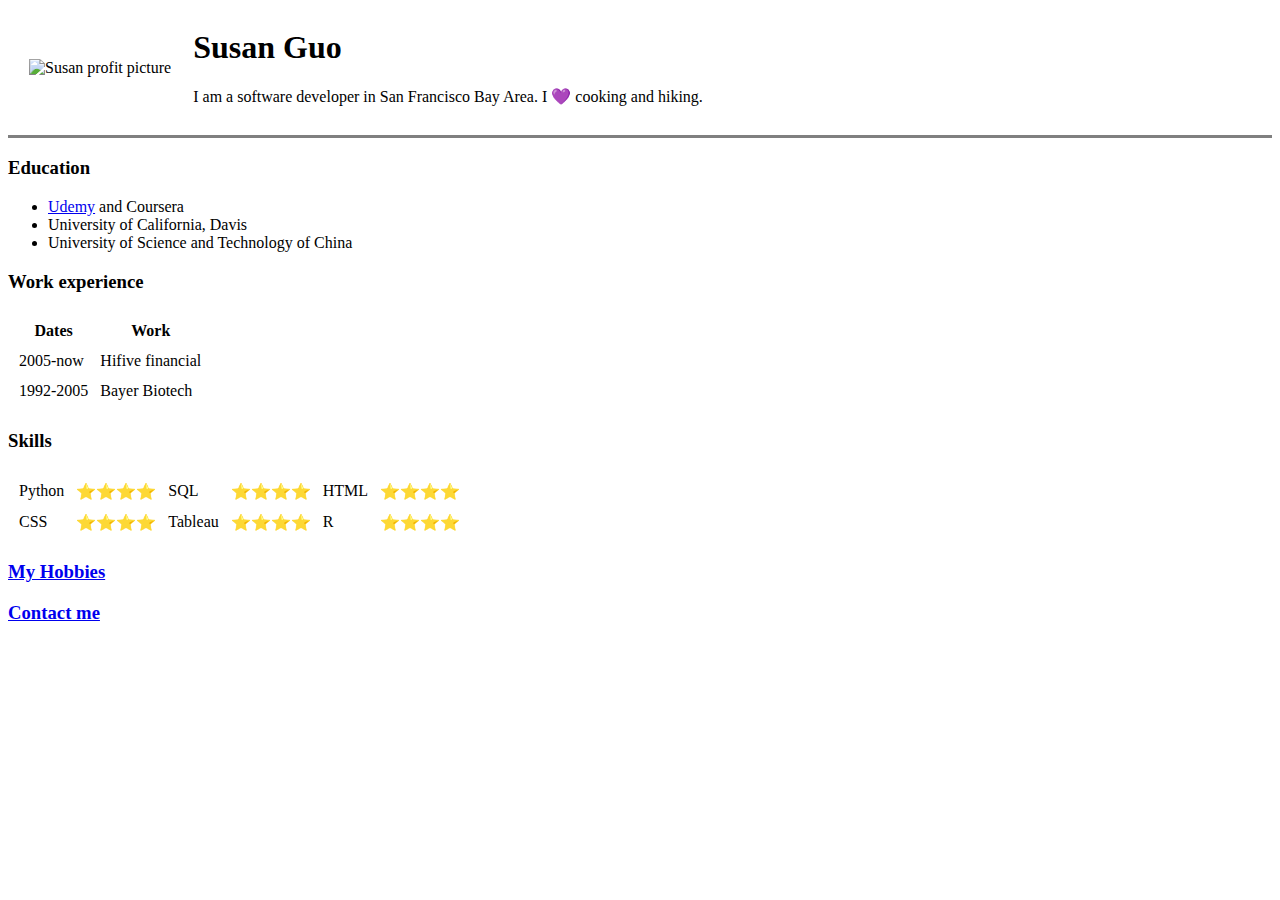
==== index.html @ b442070c "Update index.html" ====
<html lang="en">
    <head>
        <meta charset="UTF-8">
        <title>💜Susan's Personal Site💜</title>
    </head>
    <body>
        <table cellspacing="20">

            <tr>
                <td><img src="https://media-exp1.licdn.com/dms/image/C5603AQHAw01L2z3uUQ/profile-displayphoto-shrink_800_800/0/1632718080423?e=1646870400&v=beta&t=wMR--LzvgiwG2PkTF89EItzSm0F3ULlpqGMDQ4zC2iw" alt="Susan profit picture"></td>
                <td><h1> Susan Guo</h1>
                <p>I am a software developer in San Francisco Bay Area.  I 💜 cooking and hiking.</p></td>
            </tr>

        </table>



        <hr size="3" noshade>
        <h3>Education</h3>
        <ul>
            <li><a href="https://www.udemy.com/" >Udemy</a> and Coursera</li>
            <li>University of California, Davis</li>
            <li>University of Science and Technology of China</li>
        </ul>


        </table>
        <h3>Work experience</h3>


        <table cellspacing="10">
            <thead>
                <tr>
                    <th>Dates</th>
                    <th>Work</th>
                </tr>
            </thead>

            <tr>
                <td>2005-now</td>
                <td>Hifive financial</td>
            </tr>
            <tr>
                <td>1992-2005</td>
                <td>Bayer Biotech</td>
            </tr>
        </table>

        <h3>Skills</h3>
        <table cellspacing="10">
            <thead>
                <tr>
                    <td>Python</td><td>⭐⭐⭐⭐</td>
                    <td>SQL</td><td>⭐⭐⭐⭐</td>
                    <td>HTML</td><td>⭐⭐⭐⭐</td>

                </tr>
                <tr>
                    <td>CSS </td><td>⭐⭐⭐⭐</td>
                    <td>Tableau </td><td>⭐⭐⭐⭐</td>
                    <td>R</td><td>⭐⭐⭐⭐</td>
                </tr>

            </thead></table>
        <h3><a href="hobby.html">My Hobbies</a></h3>

        <h3><a href="My contact.html">Contact me</a></h3>


    </body>
</html>
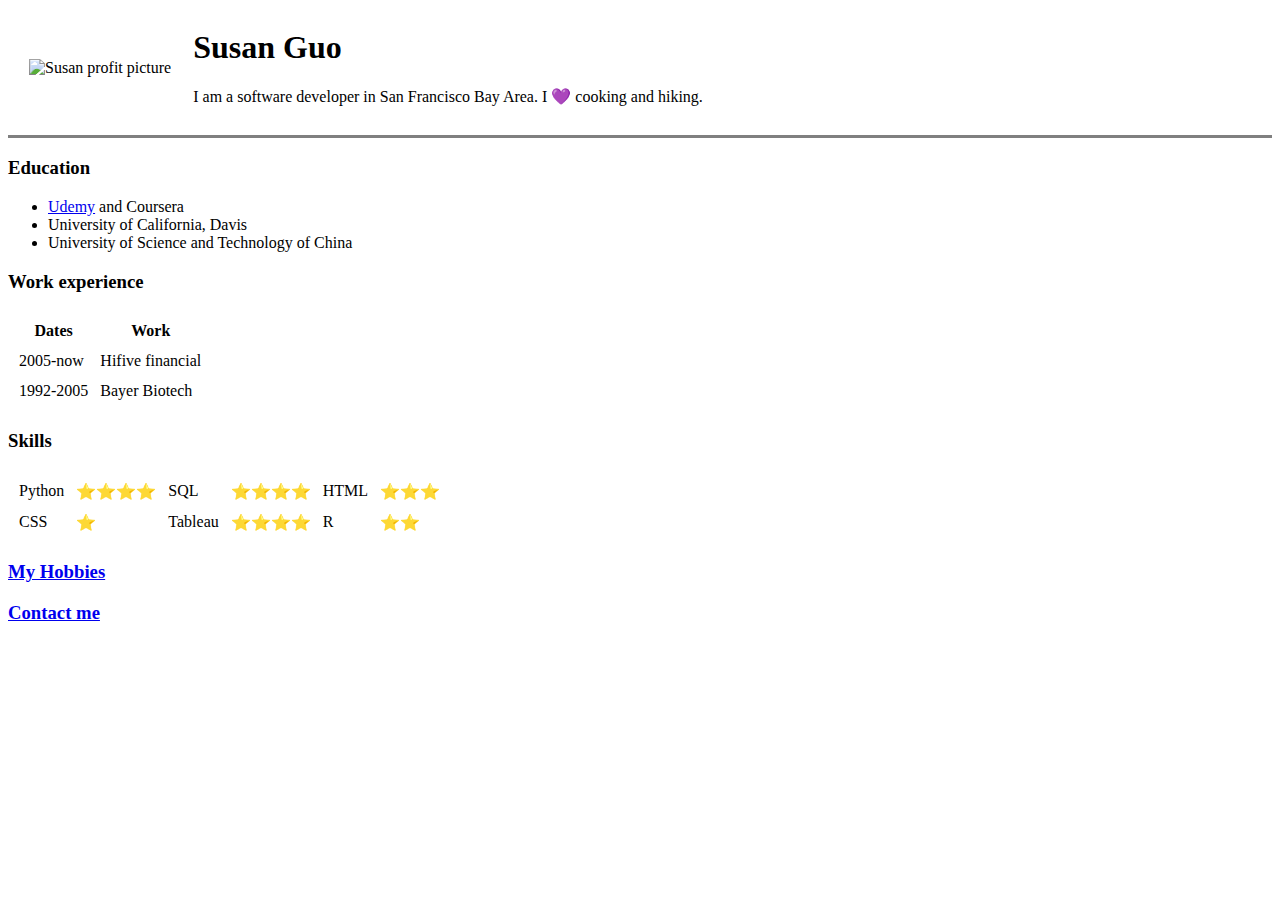
==== commit 2d12542a: "Update index.html" ====
--- a/index.html
+++ b/index.html
@@ -6,17 +6,12 @@
     </head>
     <body>
         <table cellspacing="20">
-
             <tr>
                 <td><img src="https://media-exp1.licdn.com/dms/image/C5603AQHAw01L2z3uUQ/profile-displayphoto-shrink_800_800/0/1632718080423?e=1646870400&v=beta&t=wMR--LzvgiwG2PkTF89EItzSm0F3ULlpqGMDQ4zC2iw" alt="Susan profit picture"></td>
                 <td><h1> Susan Guo</h1>
                 <p>I am a software developer in San Francisco Bay Area.  I 💜 cooking and hiking.</p></td>
             </tr>
-
         </table>
-
-
-
         <hr size="3" noshade>
         <h3>Education</h3>
         <ul>
@@ -24,12 +19,8 @@
             <li>University of California, Davis</li>
             <li>University of Science and Technology of China</li>
         </ul>
-
-
         </table>
         <h3>Work experience</h3>
-
-
         <table cellspacing="10">
             <thead>
                 <tr>
@@ -37,7 +28,6 @@
                     <th>Work</th>
                 </tr>
             </thead>
-
             <tr>
                 <td>2005-now</td>
                 <td>Hifive financial</td>
@@ -54,20 +44,15 @@
                 <tr>
                     <td>Python</td><td>⭐⭐⭐⭐</td>
                     <td>SQL</td><td>⭐⭐⭐⭐</td>
-                    <td>HTML</td><td>⭐⭐⭐⭐</td>
-
+                    <td>HTML</td><td>⭐⭐⭐</td>
                 </tr>
                 <tr>
-                    <td>CSS </td><td>⭐⭐⭐⭐</td>
+                    <td>CSS </td><td>⭐</td>
                     <td>Tableau </td><td>⭐⭐⭐⭐</td>
-                    <td>R</td><td>⭐⭐⭐⭐</td>
+                    <td>R</td><td>⭐⭐</td>
                 </tr>
-
             </thead></table>
         <h3><a href="hobby.html">My Hobbies</a></h3>
-
         <h3><a href="My contact.html">Contact me</a></h3>
-
-
     </body>
 </html>
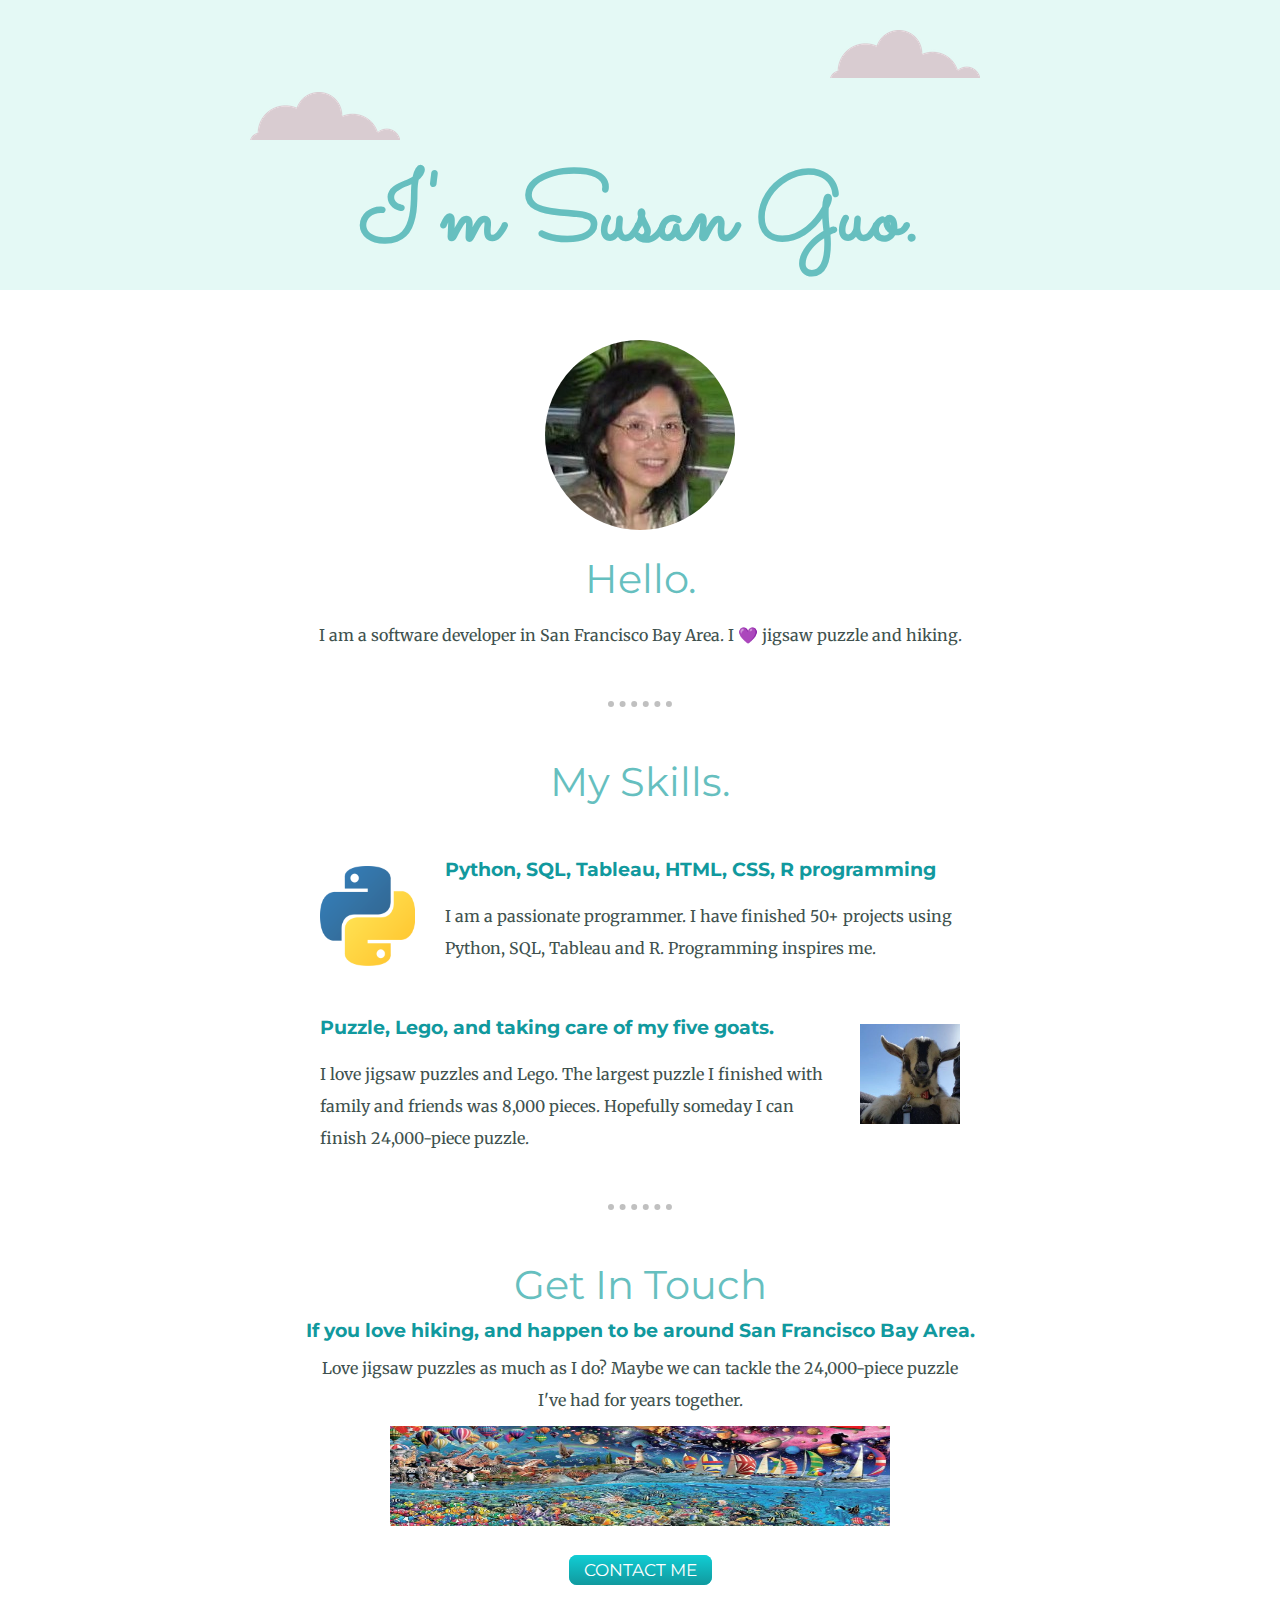
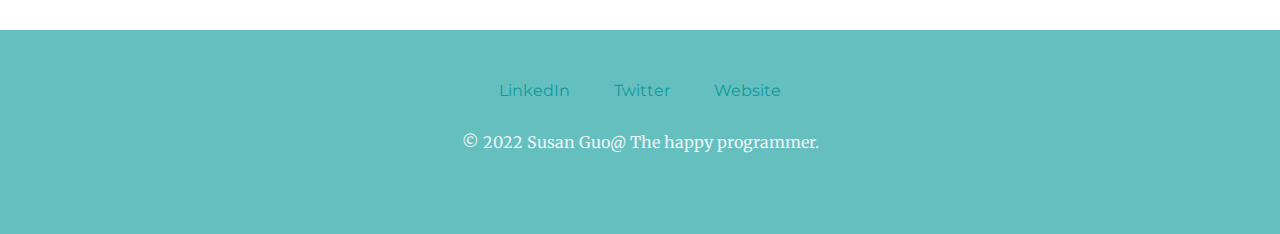
==== commit 74909c9c: "Add files via upload" ====
--- a/index.html
+++ b/index.html
@@ -1,58 +1,70 @@
-
+<!DOCTYPE html>
 <html lang="en">
     <head>
         <meta charset="UTF-8">
-        <title>💜Susan's Personal Site💜</title>
+        <title>Susan Guo</title>
+        <link rel="stylesheet" href="css/styles.css">
+        <link rel="icon" href="favicon.ico">
+        <link rel="preconnect" href="https://fonts.googleapis.com">
+        <link rel="preconnect" href="https://fonts.gstatic.com" crossorigin>
+        <link href="https://fonts.googleapis.com/css2?family=Merriweather&family=Montserrat&family=Sacramento&display=swap" rel="stylesheet">
     </head>
     <body>
-        <table cellspacing="20">
-            <tr>
-                <td><img src="https://media-exp1.licdn.com/dms/image/C5603AQHAw01L2z3uUQ/profile-displayphoto-shrink_800_800/0/1632718080423?e=1646870400&v=beta&t=wMR--LzvgiwG2PkTF89EItzSm0F3ULlpqGMDQ4zC2iw" alt="Susan profit picture"></td>
-                <td><h1> Susan Guo</h1>
-                <p>I am a software developer in San Francisco Bay Area.  I 💜 cooking and hiking.</p></td>
-            </tr>
-        </table>
-        <hr size="3" noshade>
-        <h3>Education</h3>
-        <ul>
-            <li><a href="https://www.udemy.com/" >Udemy</a> and Coursera</li>
-            <li>University of California, Davis</li>
-            <li>University of Science and Technology of China</li>
-        </ul>
-        </table>
-        <h3>Work experience</h3>
-        <table cellspacing="10">
-            <thead>
-                <tr>
-                    <th>Dates</th>
-                    <th>Work</th>
-                </tr>
-            </thead>
-            <tr>
-                <td>2005-now</td>
-                <td>Hifive financial</td>
-            </tr>
-            <tr>
-                <td>1992-2005</td>
-                <td>Bayer Biotech</td>
-            </tr>
-        </table>
 
-        <h3>Skills</h3>
-        <table cellspacing="10">
-            <thead>
-                <tr>
-                    <td>Python</td><td>⭐⭐⭐⭐</td>
-                    <td>SQL</td><td>⭐⭐⭐⭐</td>
-                    <td>HTML</td><td>⭐⭐⭐</td>
-                </tr>
-                <tr>
-                    <td>CSS </td><td>⭐</td>
-                    <td>Tableau </td><td>⭐⭐⭐⭐</td>
-                    <td>R</td><td>⭐⭐</td>
-                </tr>
-            </thead></table>
-        <h3><a href="hobby.html">My Hobbies</a></h3>
-        <h3><a href="My contact.html">Contact me</a></h3>
+        <div class="top-container">
+            <img class="top-cloud"  src="images/cloud.png" alt="cloud-img">
+            <h1> I'm Susan Guo.</h1>
+            <img class="bottom-cloud" src="images/cloud.png" alt="cloud-img">
+
+        </div>
+
+        <div class="middle-container">
+          <div class="profile">
+            <img src="images/susan profile-modified.png" alt="susan-img">
+            <h2>Hello.</h2>
+            <p>I am a software developer in San Francisco Bay Area. I 💜 jigsaw puzzle and hiking.</p>
+          </div>
+          <hr>
+
+          <div class="skills">
+            <h2>My Skills.</h2>
+
+            <div class="skill-row">
+
+              <img class="python" src="images/python.png" alt="python-img">
+
+              <h3>Python, SQL, Tableau, HTML, CSS, R programming</h3>
+              <p class="code">I am a passionate programmer.  I have finished 50+ projects using Python, SQL, Tableau and R.  Programming inspires me. </p>
+            </div>
+
+            <div class="skill-row">
+              <img class="goat" src="images/goats.jpg" alt="goats-img">
+              <h3>Puzzle, Lego, and taking care of my five goats.</h3>
+              <p class="puzzle">I love jigsaw puzzles and Lego. The largest puzzle I finished with family and friends was 8,000 pieces.  Hopefully someday I can finish 24,000-piece puzzle. </p>
+            </div>
+          </div>
+          <hr>
+          <div class="contact-me">
+            <h2>Get In Touch</h2>
+            <h3>If you love hiking, and happen to be around San Francisco Bay Area.</h3>
+            <p class="text">Love jigsaw puzzles as much as I do? Maybe we can tackle the 24,000-piece puzzle I've had for years together.</p>
+                <img class="jigsaw" src="images/apivjqiry__76521.1506884714.jpg" alt="jigsaw-img">
+              <br>
+              <a class="btn" href="mailto:susanguo0@gmail.com">CONTACT ME</a>
+          </div>
+        </div>
+        <div class="bottom-container">
+
+          <a class="footer-link" href=https://www.linkedin.com/in/susan-guo-b42a5543/>LinkedIn</a>
+          <a class="footer-link" href="https://twitter.com/susanguo">Twitter</a>
+          <a class="footer-link" href="https://sguo2020.github.io/cv/">Website</a>
+
+          <p class="copyright">© 2022 Susan Guo@ The happy programmer.</p>
+
+
+        </div>
+
+
     </body>
-</html>
+
+</html>--- a/css/styles.css
+++ b/css/styles.css
@@ -0,0 +1,149 @@
+    a {
+        color: #11999E;
+        font-family: 'Montserrat', sans-serif;
+        margin: 10px 20px;
+        text-decoration: none;
+        size: 50px;
+    }
+
+    a:hover {
+        color: #EAF6F6;
+    }
+
+    body {
+        color: #40514E;
+        margin:0;
+        text-align: center;
+        font-family: 'Merriweather', serif;
+        }
+    table {position: relative;
+     margin:0 auto;}
+    h1 {
+        color: #66BFBF;
+        font-size: 600%;
+        margin: 50px auto 0 auto;
+        font-family: 'Sacramento', cursive;
+        margin-bottom: 5px;
+       }
+    h2 {
+        font-weight: normal;
+        color: #66BFBF;
+        font-size: 2.5em;
+        margin-top: 20px;
+        margin-bottom: 10px;
+        font-family: 'Montserrat', sans-serif;}
+
+    h3 {
+        color: #11999E;
+        margin-top: 0;
+        margin-bottom: 0px;
+        font-family: 'Montserrat', sans-serif;}
+
+     hr {
+
+      width: 5%;
+      border: 6px dotted;
+      border-style: none none dotted;
+      color: silver;
+      margin: 50px auto;
+      }
+
+    p {
+        line-height:2;
+    }
+
+    .top-container {
+        padding-top: 100px;
+        background-color: #E4F9F5;
+        position: relative;
+    }
+
+    .middle-container {
+        margin:50px auto;
+        text-align: auto;
+    }
+
+    .bottom-container {
+        background-color: #66BFBF;
+        padding: 50px;
+        color: #11999E;
+
+    }
+
+    .top-cloud {
+        position: absolute;
+        right: 300px;
+        top: 30px;
+        }
+
+    .bottom-cloud {
+        position: absolute;
+        left: 250px;
+        bottom: 150px;
+        }
+
+    .copyright {
+        color: #EAF6F6;
+        size: 5px;
+        padding: 10px 0px;
+    }
+
+    .skill-row {
+        width: 50%;
+        margin: 50px auto;
+        text-align: left;
+        line-height:1.5;
+        }
+
+    .text {
+    margin: 10px auto;
+    text-align: center;
+    width: 50%
+    }
+
+    .python { width:95px; height:100px;; float: left; margin: 10px 30px 0px 0px;}
+    .sql { width: 25%, float: left; }
+    .tableau { height:100px; width:100px;}
+    .html { height:100px; width:100px;}
+    .goat { width:100; height:100px; float:right; margin:10px 0px 0px 30px}
+    .r { height:100px; width:100px;}
+    .jigsaw { height:100px; width:500px;margin-bottom:30px;}
+
+    .contact-me {
+        width: 100%;
+        margin: 50px auto;
+        }
+
+    .pro {
+        text-decoration: underline;
+        }
+
+
+    .btn {
+      margin: 50px auto;
+      background: #11cdd4;
+      background-image: -webkit-linear-gradient(top, #11cdd4, #11999e);
+      background-image: -moz-linear-gradient(top, #11cdd4, #11999e);
+      background-image: -ms-linear-gradient(top, #11cdd4, #11999e);
+      background-image: -o-linear-gradient(top, #11cdd4, #11999e);
+      background-image: linear-gradient(to bottom, #11cdd4, #11999e);
+      -webkit-border-radius: 8;
+      -moz-border-radius: 8;
+      border-radius: 8px;
+      font-family: 'Montserrat', sans-serif;
+      color: #ffffff;
+      font-size: 17px;
+      padding: 5px 15px 5px 15px;
+      text-decoration: none;
+    }
+
+    .btn:hover {
+      background: #30e3cb;
+      background-image: -webkit-linear-gradient(top, #30e3cb, #2bc4ad);
+      background-image: -moz-linear-gradient(top, #30e3cb, #2bc4ad);
+      background-image: -ms-linear-gradient(top, #30e3cb, #2bc4ad);
+      background-image: -o-linear-gradient(top, #30e3cb, #2bc4ad);
+      background-image: linear-gradient(to bottom, #30e3cb, #2bc4ad);
+      text-decoration: none;
+    }
+
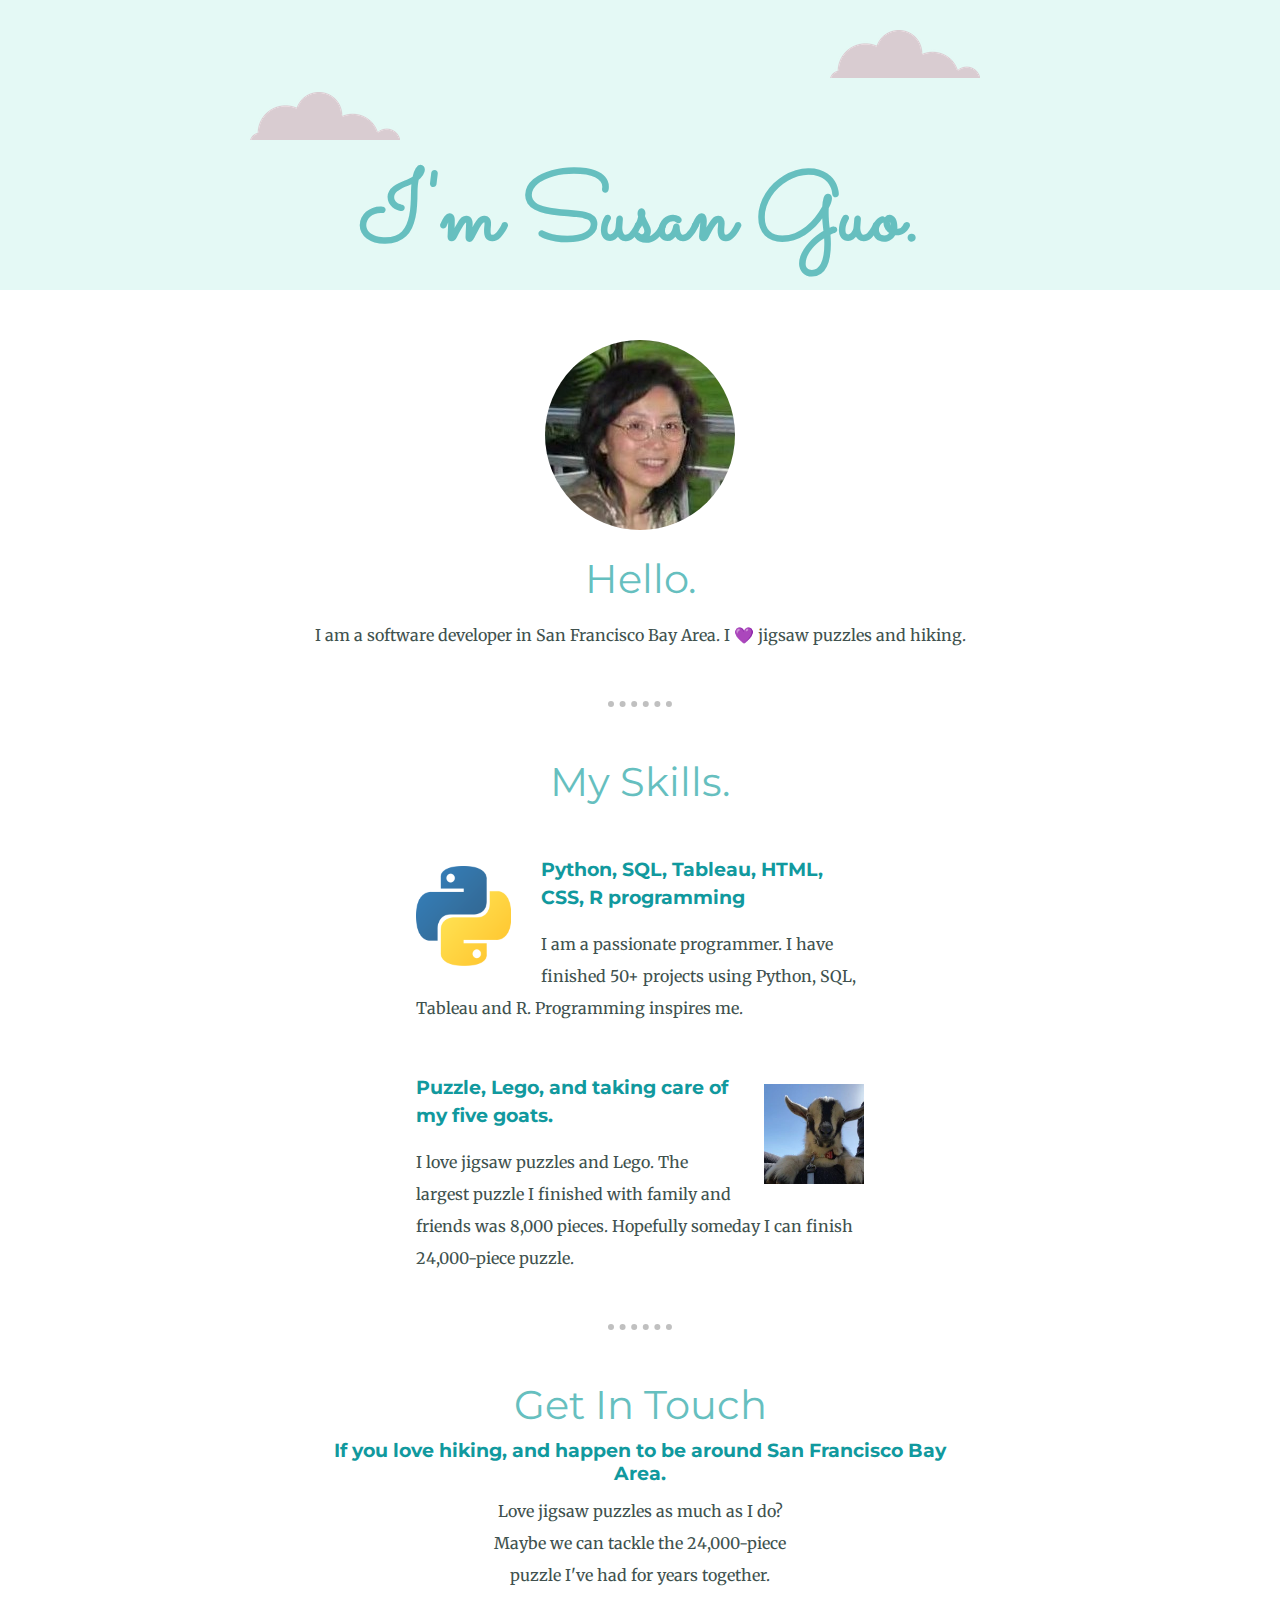
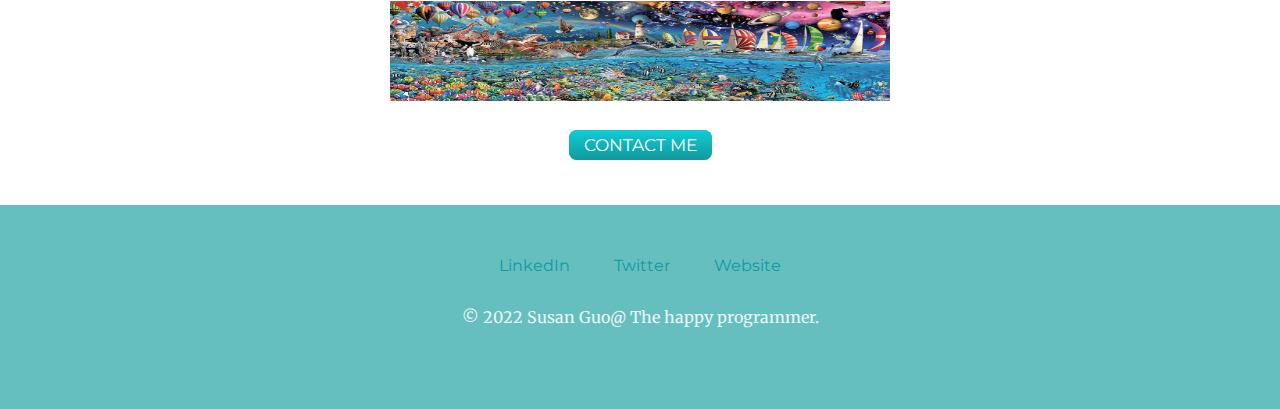
==== commit b430fe40: "Update index.html" ====
--- a/index.html
+++ b/index.html
@@ -22,7 +22,7 @@
           <div class="profile">
             <img src="images/susan profile-modified.png" alt="susan-img">
             <h2>Hello.</h2>
-            <p>I am a software developer in San Francisco Bay Area. I 💜 jigsaw puzzle and hiking.</p>
+            <p>I am a software developer in San Francisco Bay Area. I 💜 jigsaw puzzles and hiking.</p>
           </div>
           <hr>
 
@@ -67,4 +67,4 @@
 
     </body>
 
-</html>+</html>
--- a/css/styles.css
+++ b/css/styles.css
@@ -89,16 +89,16 @@
     }
 
     .skill-row {
-        width: 50%;
+        width: 35%;
         margin: 50px auto;
         text-align: left;
         line-height:1.5;
         }
 
     .text {
-    margin: 10px auto;
-    text-align: center;
-    width: 50%
+        margin: 10px auto;
+        text-align: center;
+        width: 50%
     }
 
     .python { width:95px; height:100px;; float: left; margin: 10px 30px 0px 0px;}
@@ -110,7 +110,7 @@
     .jigsaw { height:100px; width:500px;margin-bottom:30px;}
 
     .contact-me {
-        width: 100%;
+        width: 50%;
         margin: 50px auto;
         }
 
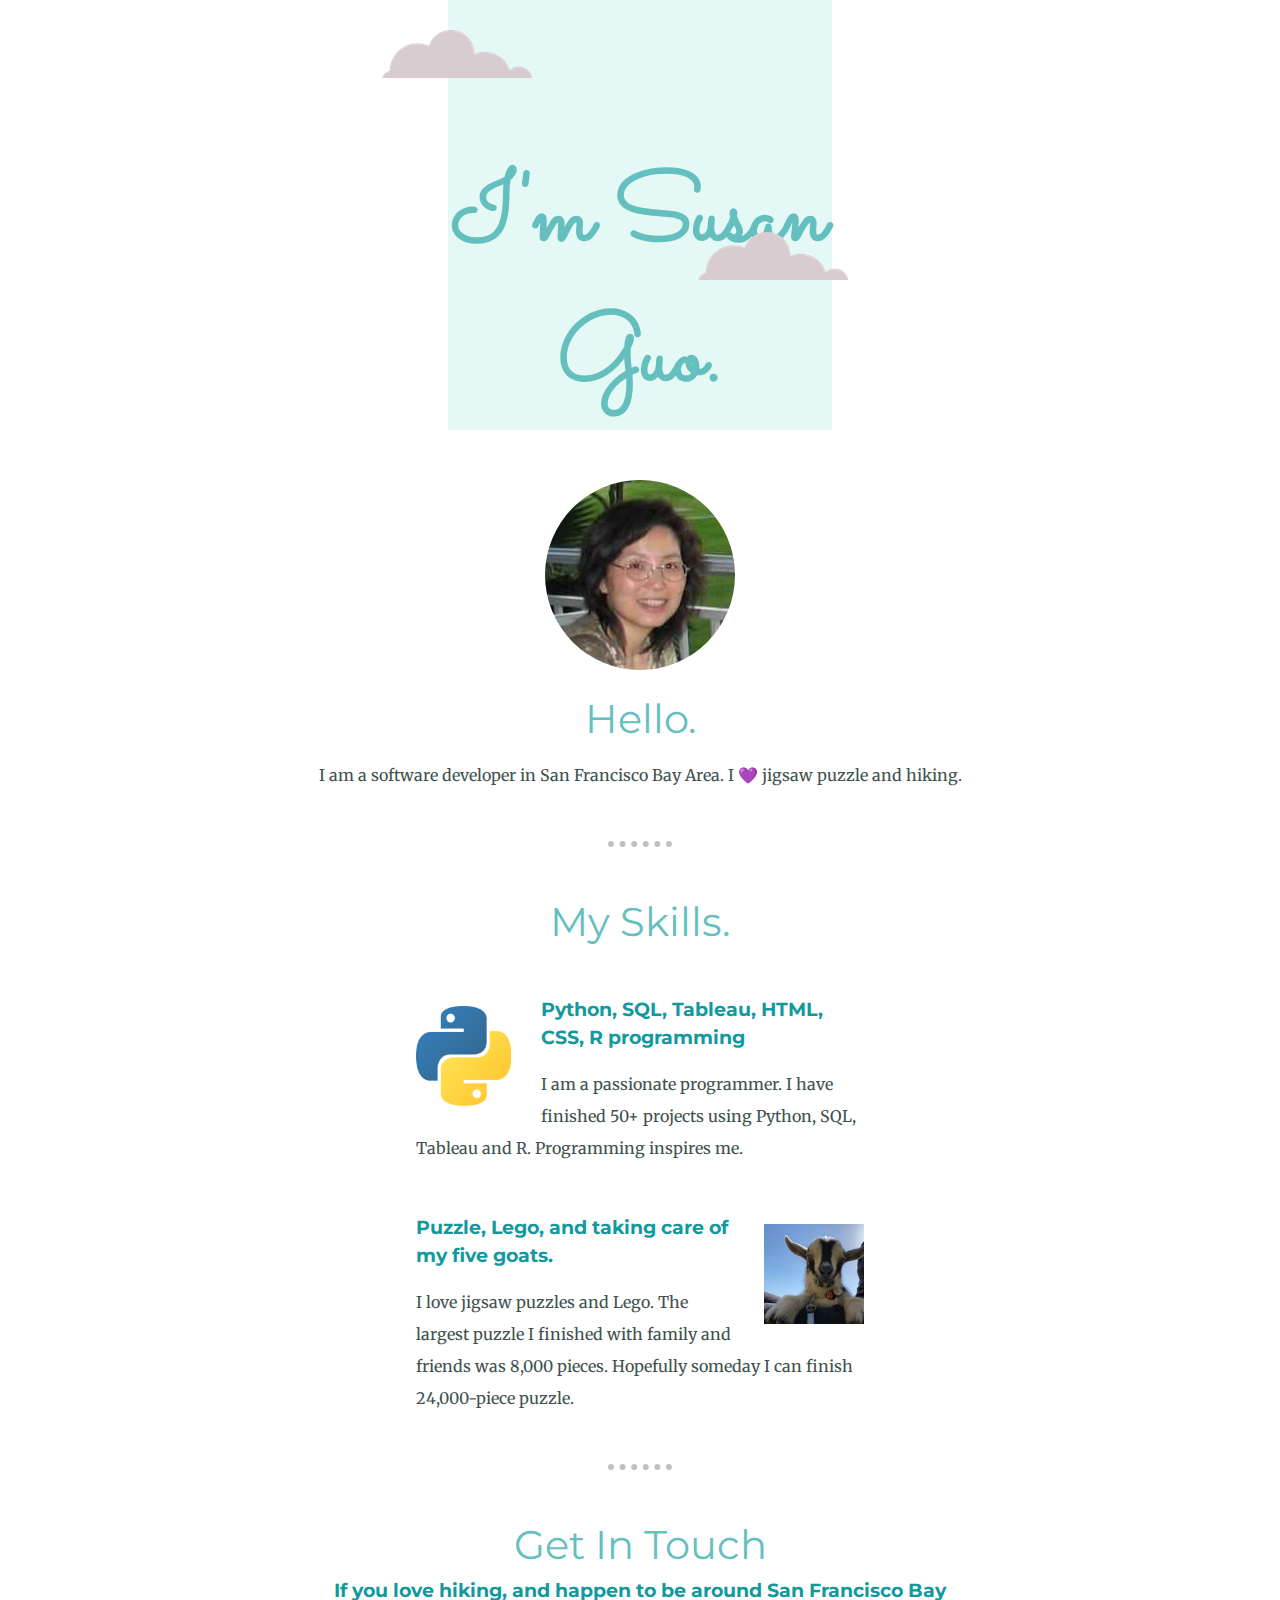
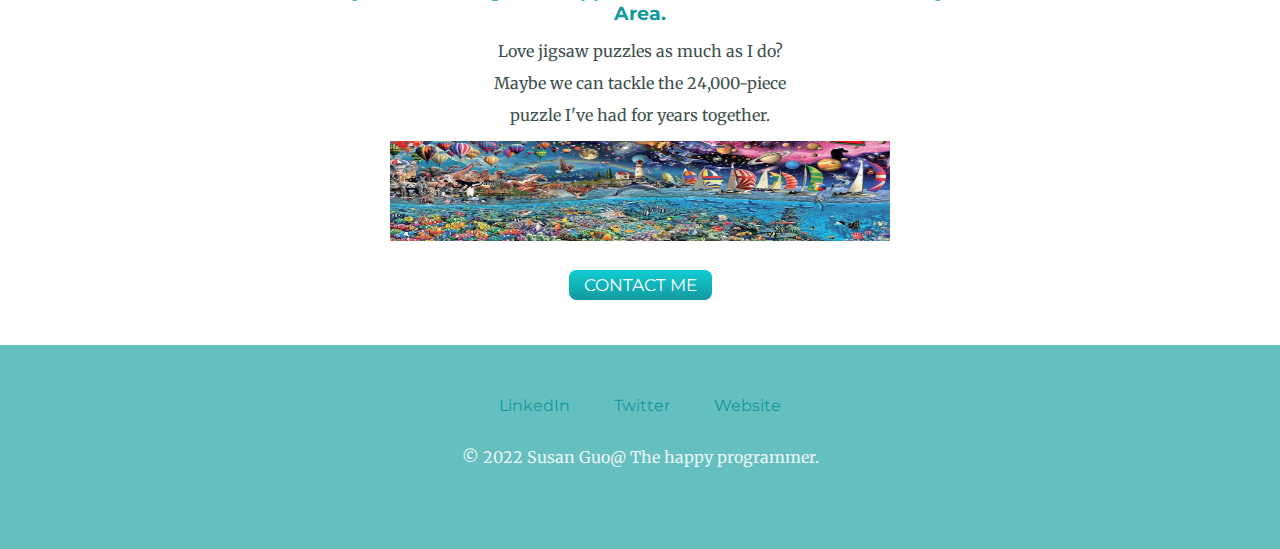
==== commit 568dc61a: "Add files via upload" ====
--- a/index.html
+++ b/index.html
@@ -22,7 +22,7 @@
           <div class="profile">
             <img src="images/susan profile-modified.png" alt="susan-img">
             <h2>Hello.</h2>
-            <p>I am a software developer in San Francisco Bay Area. I 💜 jigsaw puzzles and hiking.</p>
+            <p id="top">I am a software developer in San Francisco Bay Area. I 💜 jigsaw puzzle and hiking.</p>
           </div>
           <hr>
 
@@ -67,4 +67,4 @@
 
     </body>
 
-</html>
+</html>--- a/css/styles.css
+++ b/css/styles.css
@@ -53,6 +53,8 @@
     }
 
     .top-container {
+        width: 30%;
+        margin: 0px auto;
         padding-top: 100px;
         background-color: #E4F9F5;
         position: relative;
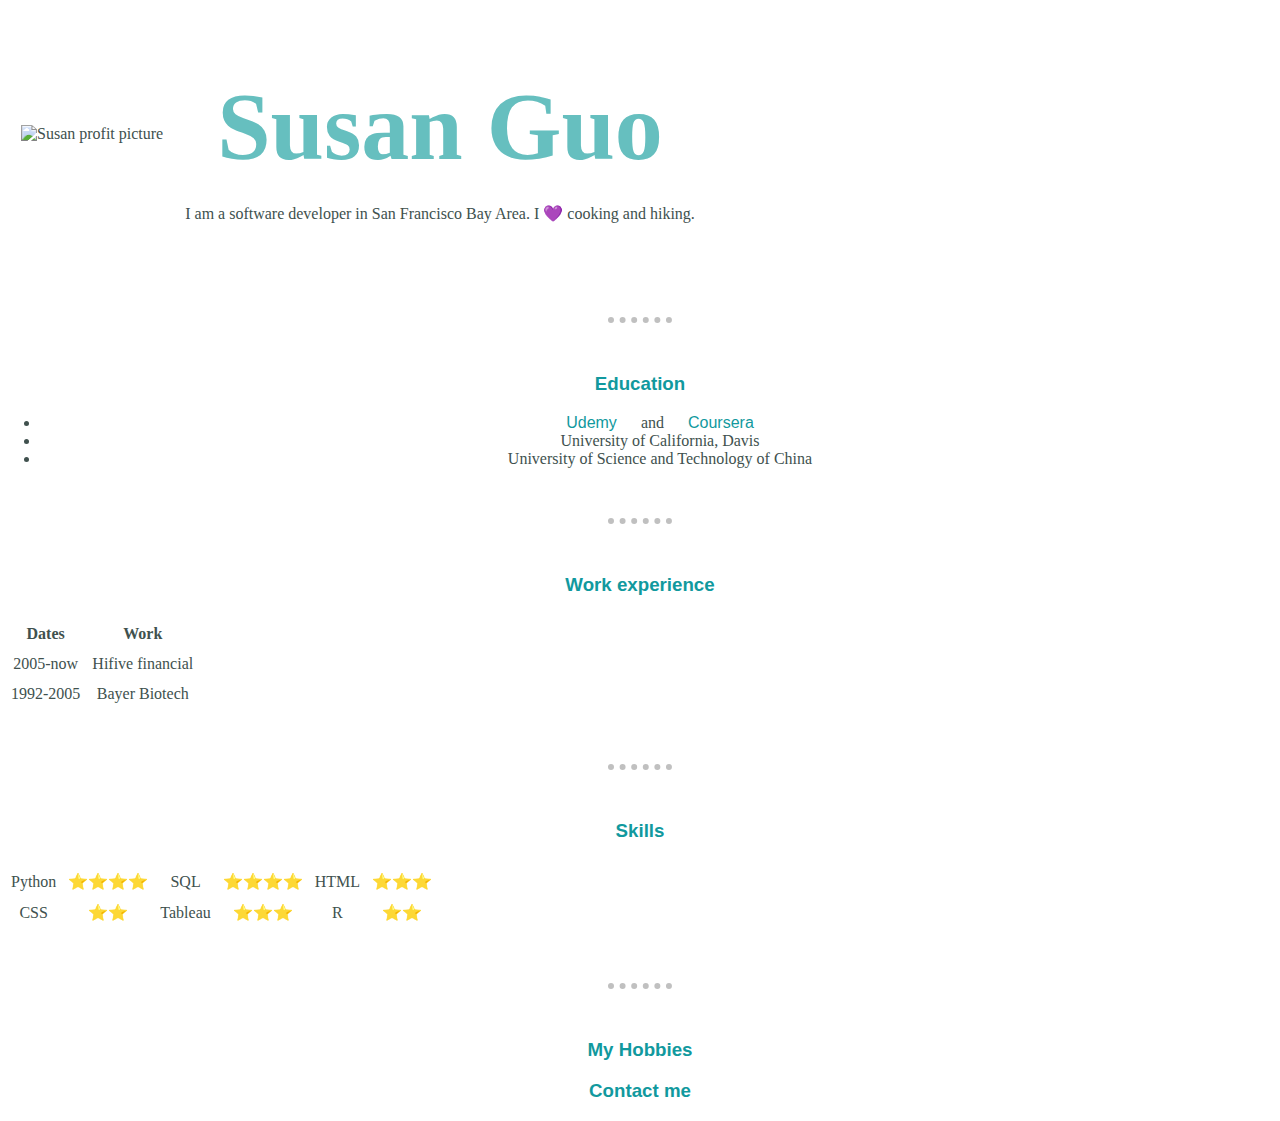
==== commit ea871404: "Add files via upload" ====
--- a/index.html
+++ b/index.html
@@ -1,70 +1,62 @@
 <!DOCTYPE html>
-<html lang="en">
+<html>
     <head>
         <meta charset="UTF-8">
-        <title>Susan Guo</title>
+        <title>💜Susan's Personal Site💜</title>
         <link rel="stylesheet" href="css/styles.css">
         <link rel="icon" href="favicon.ico">
-        <link rel="preconnect" href="https://fonts.googleapis.com">
-        <link rel="preconnect" href="https://fonts.gstatic.com" crossorigin>
-        <link href="https://fonts.googleapis.com/css2?family=Merriweather&family=Montserrat&family=Sacramento&display=swap" rel="stylesheet">
     </head>
     <body>
-
-        <div class="top-container">
-            <img class="top-cloud"  src="images/cloud.png" alt="cloud-img">
-            <h1> I'm Susan Guo.</h1>
-            <img class="bottom-cloud" src="images/cloud.png" alt="cloud-img">
-
-        </div>
-
-        <div class="middle-container">
-          <div class="profile">
-            <img src="images/susan profile-modified.png" alt="susan-img">
-            <h2>Hello.</h2>
-            <p id="top">I am a software developer in San Francisco Bay Area. I 💜 jigsaw puzzle and hiking.</p>
-          </div>
-          <hr>
-
-          <div class="skills">
-            <h2>My Skills.</h2>
-
-            <div class="skill-row">
-
-              <img class="python" src="images/python.png" alt="python-img">
-
-              <h3>Python, SQL, Tableau, HTML, CSS, R programming</h3>
-              <p class="code">I am a passionate programmer.  I have finished 50+ projects using Python, SQL, Tableau and R.  Programming inspires me. </p>
-            </div>
-
-            <div class="skill-row">
-              <img class="goat" src="images/goats.jpg" alt="goats-img">
-              <h3>Puzzle, Lego, and taking care of my five goats.</h3>
-              <p class="puzzle">I love jigsaw puzzles and Lego. The largest puzzle I finished with family and friends was 8,000 pieces.  Hopefully someday I can finish 24,000-piece puzzle. </p>
-            </div>
-          </div>
-          <hr>
-          <div class="contact-me">
-            <h2>Get In Touch</h2>
-            <h3>If you love hiking, and happen to be around San Francisco Bay Area.</h3>
-            <p class="text">Love jigsaw puzzles as much as I do? Maybe we can tackle the 24,000-piece puzzle I've had for years together.</p>
-                <img class="jigsaw" src="images/apivjqiry__76521.1506884714.jpg" alt="jigsaw-img">
-              <br>
-              <a class="btn" href="mailto:susanguo0@gmail.com">CONTACT ME</a>
-          </div>
-        </div>
-        <div class="bottom-container">
-
-          <a class="footer-link" href=https://www.linkedin.com/in/susan-guo-b42a5543/>LinkedIn</a>
-          <a class="footer-link" href="https://twitter.com/susanguo">Twitter</a>
-          <a class="footer-link" href="https://sguo2020.github.io/cv/">Website</a>
-
-          <p class="copyright">© 2022 Susan Guo@ The happy programmer.</p>
-
-
-        </div>
-
-
+        <table cellspacing="20">
+            <tr>
+                <td><img src="susan profile.jfif" alt="Susan profit picture"></td>
+                <td><h1> Susan Guo</h1>
+                <p>I am a software developer in San Francisco Bay Area.  I 💜 cooking and hiking.</p></td>
+            </tr>
+        </table>
+        <hr>
+        <h3>Education</h3>
+        <ul>
+            <li><a href="https://www.udemy.com/" >Udemy</a> and <a href="https://www.coursera.org/completed">Coursera</a></li>
+            <li>University of California, Davis</li>
+            <li>University of Science and Technology of China</li>
+        </ul>
+        </table>
+        <hr>
+        <h3>Work experience</h3>
+        <table cellspacing="10">
+            <thead>
+                <tr>
+                    <th>Dates</th>
+                    <th>Work</th>
+                </tr>
+            </thead>
+            <tr>
+                <td>2005-now</td>
+                <td>Hifive financial</td>
+            </tr>
+            <tr>
+                <td>1992-2005</td>
+                <td>Bayer Biotech</td>
+            </tr>
+        </table>
+        <hr>
+        <h3>Skills</h3>
+        <table cellspacing="10">
+            <thead>
+                <tr>
+                    <td>Python</td><td>⭐⭐⭐⭐</td>
+                    <td>SQL</td><td>⭐⭐⭐⭐</td>
+                    <td>HTML</td><td>⭐⭐⭐</td>
+                </tr>
+                <tr>
+                    <td>CSS </td><td>⭐⭐</td>
+                    <td>Tableau </td><td>⭐⭐⭐</td>
+                    <td>R</td><td>⭐⭐</td>
+                </tr>
+            </thead></table>
+        <hr>
+        <h3><a href="hobby.html">My Hobbies</a></h3>
+        <h3><a href="My contact.html">Contact me</a></h3>
     </body>
-
 </html>--- a/css/styles.css
+++ b/css/styles.css
@@ -16,8 +16,7 @@
         text-align: center;
         font-family: 'Merriweather', serif;
         }
-    table {position: relative;
-     margin:0 auto;}
+
     h1 {
         color: #66BFBF;
         font-size: 600%;
@@ -35,12 +34,12 @@
 
     h3 {
         color: #11999E;
-        margin-top: 0;
-        margin-bottom: 0px;
-        font-family: 'Montserrat', sans-serif;}
+        width:50%
+        margin: 0, auto;
+        font-family: 'Montserrat', sans-serif;
+        }
 
      hr {
-
       width: 5%;
       border: 6px dotted;
       border-style: none none dotted;
@@ -53,8 +52,6 @@
     }
 
     .top-container {
-        width: 30%;
-        margin: 0px auto;
         padding-top: 100px;
         background-color: #E4F9F5;
         position: relative;
@@ -69,7 +66,6 @@
         background-color: #66BFBF;
         padding: 50px;
         color: #11999E;
-
     }
 
     .top-cloud {
@@ -83,6 +79,10 @@
         left: 250px;
         bottom: 150px;
         }
+    .contact-me {
+    width: 50%;
+    margin: 50px auto;
+    }
 
     .copyright {
         color: #EAF6F6;
@@ -90,17 +90,24 @@
         padding: 10px 0px;
     }
 
+    .intro {
+        width: 35%;
+        margin: auto;
+    }
+
+
+
     .skill-row {
-        width: 35%;
+        width: 50%;
         margin: 50px auto;
         text-align: left;
         line-height:1.5;
         }
 
     .text {
-        margin: 10px auto;
-        text-align: center;
-        width: 50%
+    margin: 10px auto;
+    text-align: center;
+    
     }
 
     .python { width:95px; height:100px;; float: left; margin: 10px 30px 0px 0px;}
@@ -111,10 +118,7 @@
     .r { height:100px; width:100px;}
     .jigsaw { height:100px; width:500px;margin-bottom:30px;}
 
-    .contact-me {
-        width: 50%;
-        margin: 50px auto;
-        }
+
 
     .pro {
         text-decoration: underline;
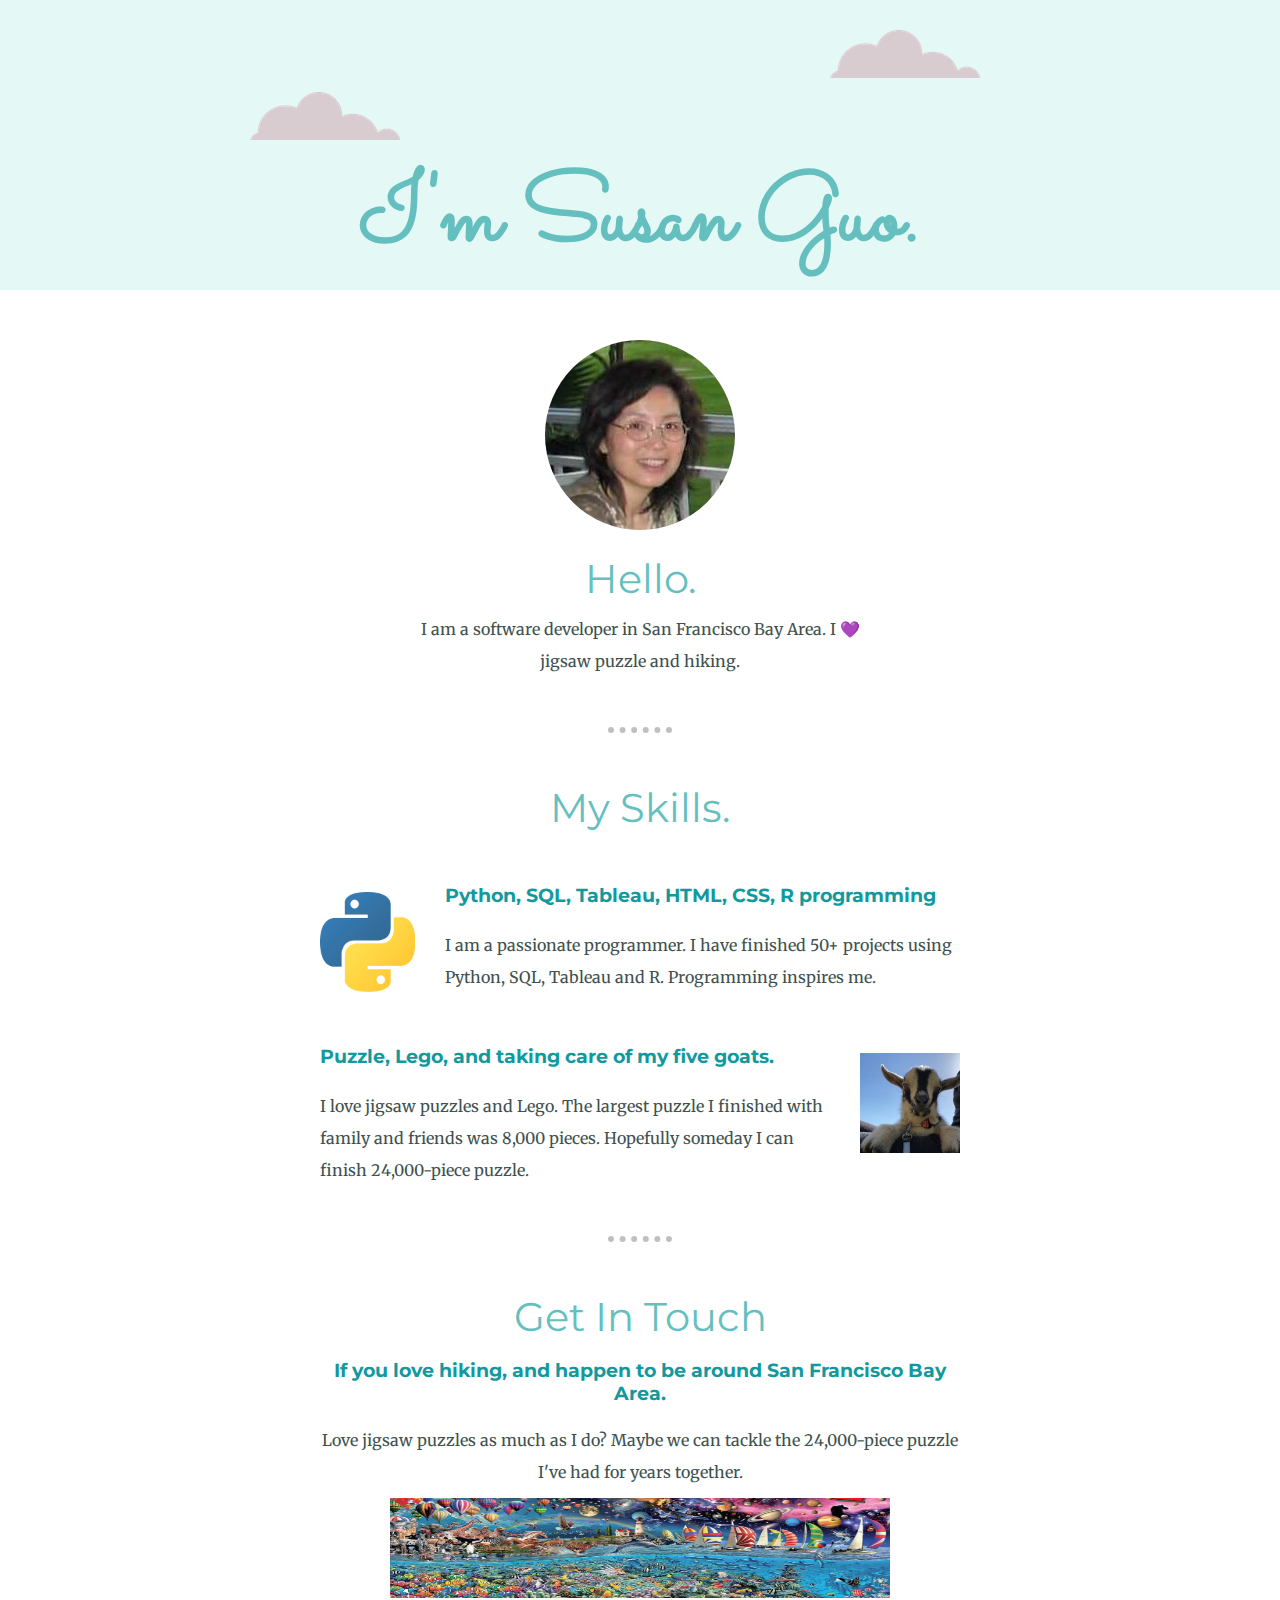
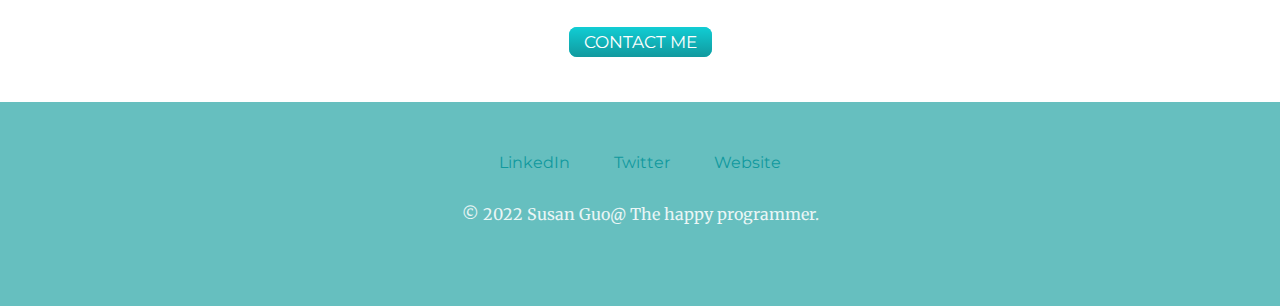
==== commit 47eef6e4: "Add files via upload" ====
--- a/index.html
+++ b/index.html
@@ -1,62 +1,70 @@
 <!DOCTYPE html>
-<html>
+<html lang="en">
     <head>
         <meta charset="UTF-8">
-        <title>💜Susan's Personal Site💜</title>
+        <title>Susan Guo</title>
         <link rel="stylesheet" href="css/styles.css">
         <link rel="icon" href="favicon.ico">
+        <link rel="preconnect" href="https://fonts.googleapis.com">
+        <link rel="preconnect" href="https://fonts.gstatic.com" crossorigin>
+        <link href="https://fonts.googleapis.com/css2?family=Merriweather&family=Montserrat&family=Sacramento&display=swap" rel="stylesheet">
     </head>
     <body>
-        <table cellspacing="20">
-            <tr>
-                <td><img src="susan profile.jfif" alt="Susan profit picture"></td>
-                <td><h1> Susan Guo</h1>
-                <p>I am a software developer in San Francisco Bay Area.  I 💜 cooking and hiking.</p></td>
-            </tr>
-        </table>
-        <hr>
-        <h3>Education</h3>
-        <ul>
-            <li><a href="https://www.udemy.com/" >Udemy</a> and <a href="https://www.coursera.org/completed">Coursera</a></li>
-            <li>University of California, Davis</li>
-            <li>University of Science and Technology of China</li>
-        </ul>
-        </table>
-        <hr>
-        <h3>Work experience</h3>
-        <table cellspacing="10">
-            <thead>
-                <tr>
-                    <th>Dates</th>
-                    <th>Work</th>
-                </tr>
-            </thead>
-            <tr>
-                <td>2005-now</td>
-                <td>Hifive financial</td>
-            </tr>
-            <tr>
-                <td>1992-2005</td>
-                <td>Bayer Biotech</td>
-            </tr>
-        </table>
-        <hr>
-        <h3>Skills</h3>
-        <table cellspacing="10">
-            <thead>
-                <tr>
-                    <td>Python</td><td>⭐⭐⭐⭐</td>
-                    <td>SQL</td><td>⭐⭐⭐⭐</td>
-                    <td>HTML</td><td>⭐⭐⭐</td>
-                </tr>
-                <tr>
-                    <td>CSS </td><td>⭐⭐</td>
-                    <td>Tableau </td><td>⭐⭐⭐</td>
-                    <td>R</td><td>⭐⭐</td>
-                </tr>
-            </thead></table>
-        <hr>
-        <h3><a href="hobby.html">My Hobbies</a></h3>
-        <h3><a href="My contact.html">Contact me</a></h3>
+
+        <div class="top-container">
+            <img class="top-cloud"  src="images/cloud.png" alt="cloud-img">
+            <h1> I'm Susan Guo.</h1>
+            <img class="bottom-cloud" src="images/cloud.png" alt="cloud-img">
+
+        </div>
+
+        <div class="middle-container">
+          <div class="profile">
+            <img src="images/susan profile-modified.png" alt="susan-img">
+            <h2>Hello.</h2>
+            <p class="intro">I am a software developer in San Francisco Bay Area. I 💜 jigsaw puzzle and hiking.</p>
+          </div>
+          <hr>
+
+          <div class="skills">
+            <h2>My Skills.</h2>
+
+            <div class="skill-row">
+
+              <img class="python" src="images/python.png" alt="python-img">
+
+              <h3>Python, SQL, Tableau, HTML, CSS, R programming</h3>
+              <p class="code">I am a passionate programmer.  I have finished 50+ projects using Python, SQL, Tableau and R.  Programming inspires me. </p>
+            </div>
+
+            <div class="skill-row">
+              <img class="goat" src="images/goats.jpg" alt="goats-img">
+              <h3>Puzzle, Lego, and taking care of my five goats.</h3>
+              <p class="puzzle">I love jigsaw puzzles and Lego. The largest puzzle I finished with family and friends was 8,000 pieces.  Hopefully someday I can finish 24,000-piece puzzle. </p>
+            </div>
+          </div>
+          <hr>
+          <div class="contact-me">
+            <h2>Get In Touch</h2>
+            <h3>If you love hiking, and happen to be around San Francisco Bay Area.</h3>
+            <p class="text">Love jigsaw puzzles as much as I do? Maybe we can tackle the 24,000-piece puzzle I've had for years together.</p>
+                <img class="jigsaw" src="images/apivjqiry__76521.1506884714.jpg" alt="jigsaw-img">
+              <br>
+              <a class="btn" href="mailto:susanguo0@gmail.com">CONTACT ME</a>
+          </div>
+        </div>
+        <div class="bottom-container">
+
+          <a class="footer-link" href=https://www.linkedin.com/in/susan-guo-b42a5543/>LinkedIn</a>
+          <a class="footer-link" href="https://twitter.com/susanguo">Twitter</a>
+          <a class="footer-link" href="https://sguo2020.github.io/cv/">Website</a>
+
+          <p class="copyright">© 2022 Susan Guo@ The happy programmer.</p>
+
+
+        </div>
+
+
     </body>
+
 </html>